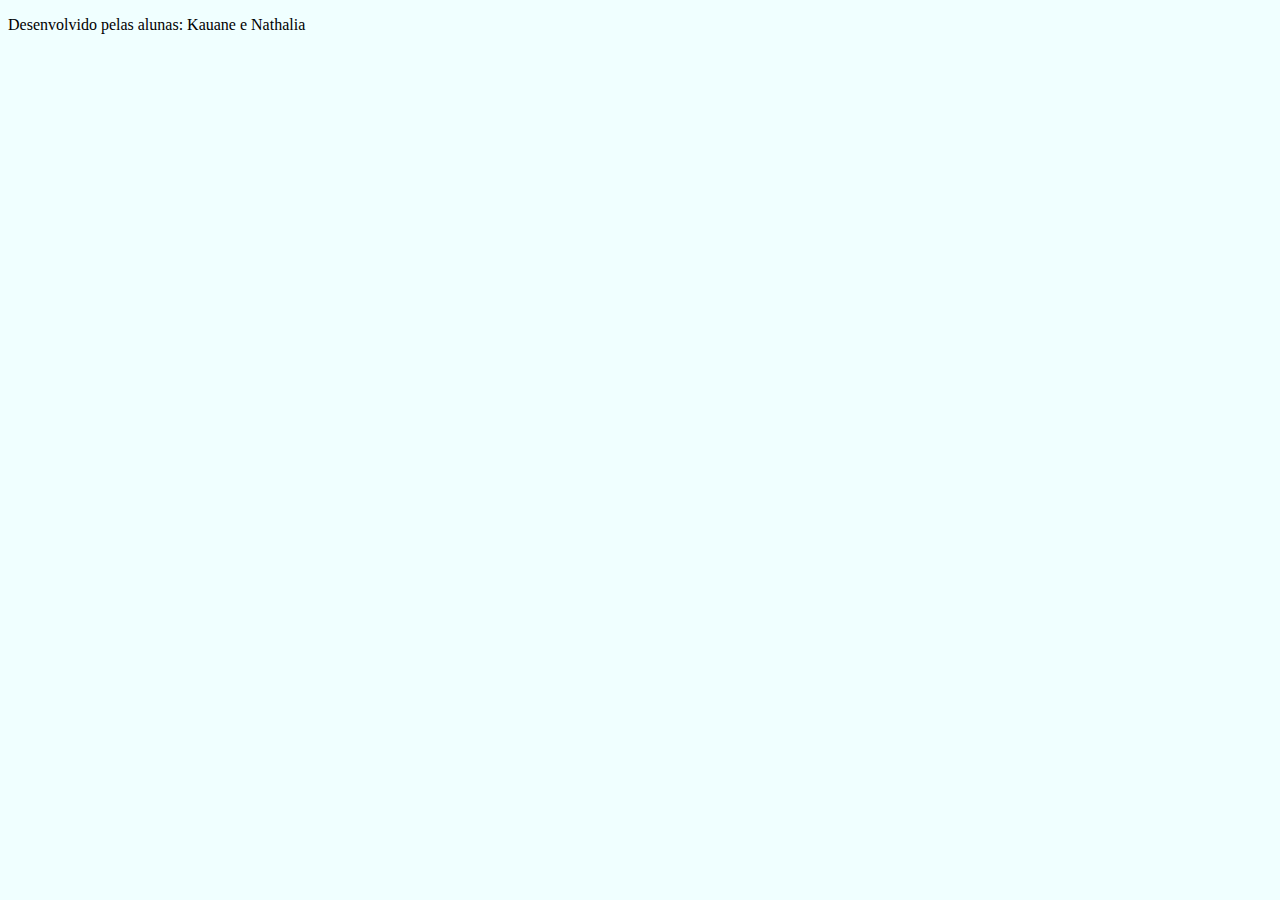
==== index.html @ cc178c22 "bggnhfg" ====
<!DOCTYPE html>
<html lang="pt-br">
<head>
    <meta charset="UTF-8">
    <meta name="viewport" content="width=device-width, initial-scale=1.0">
    <title>Document</title>
    <link rel="stylesheet" href="style.css">
</head>
<body>
    <section id="container">
        
    </section>
    <footer>
        <p>Desenvolvido pelas alunas: Kauane e Nathalia</p>
    </footer>
</body>
</html>
---- style.css ----
:root{
    --fundo: #F0FFFF;
    --frente-cartao: #FA8072;
    --verso-cartao: #B0E0E6;
    --destaque: #A52A2A;
    --preto: #000000;
    --branco: #ffffff;
}

body{
    background-color: var(--fundo);
}
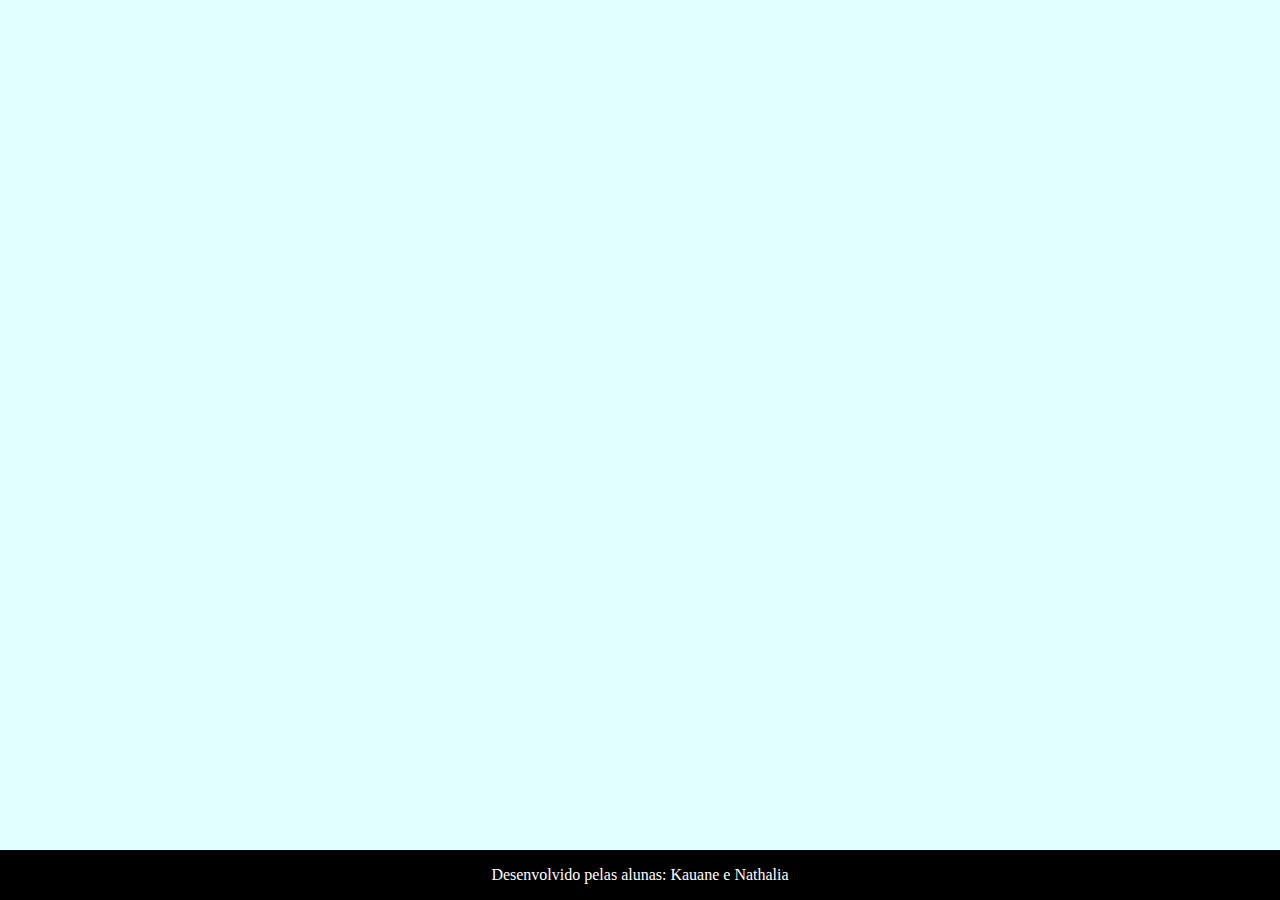
==== commit b31357eb: "cds" ====
--- a/index.html
+++ b/index.html
@@ -8,10 +8,11 @@
 </head>
 <body>
     <section id="container">
-        
+
     </section>
     <footer>
         <p>Desenvolvido pelas alunas: Kauane e Nathalia</p>
     </footer>
+    <script src="perguntas.js"></script>
 </body>
 </html>--- a/style.css
+++ b/style.css
@@ -1,5 +1,5 @@
 :root{
-    --fundo: #F0FFFF;
+    --fundo: #E0FFFF;
     --frente-cartao: #FA8072;
     --verso-cartao: #B0E0E6;
     --destaque: #A52A2A;
@@ -9,4 +9,15 @@
 
 body{
     background-color: var(--fundo);
-}+    margin: 0;
+}
+
+footer{
+    background-color: var(--preto);
+    position: fixed;
+    bottom: 0;
+    color: var(--branco);
+    width: 100%;
+    text-align: center;
+    
+}
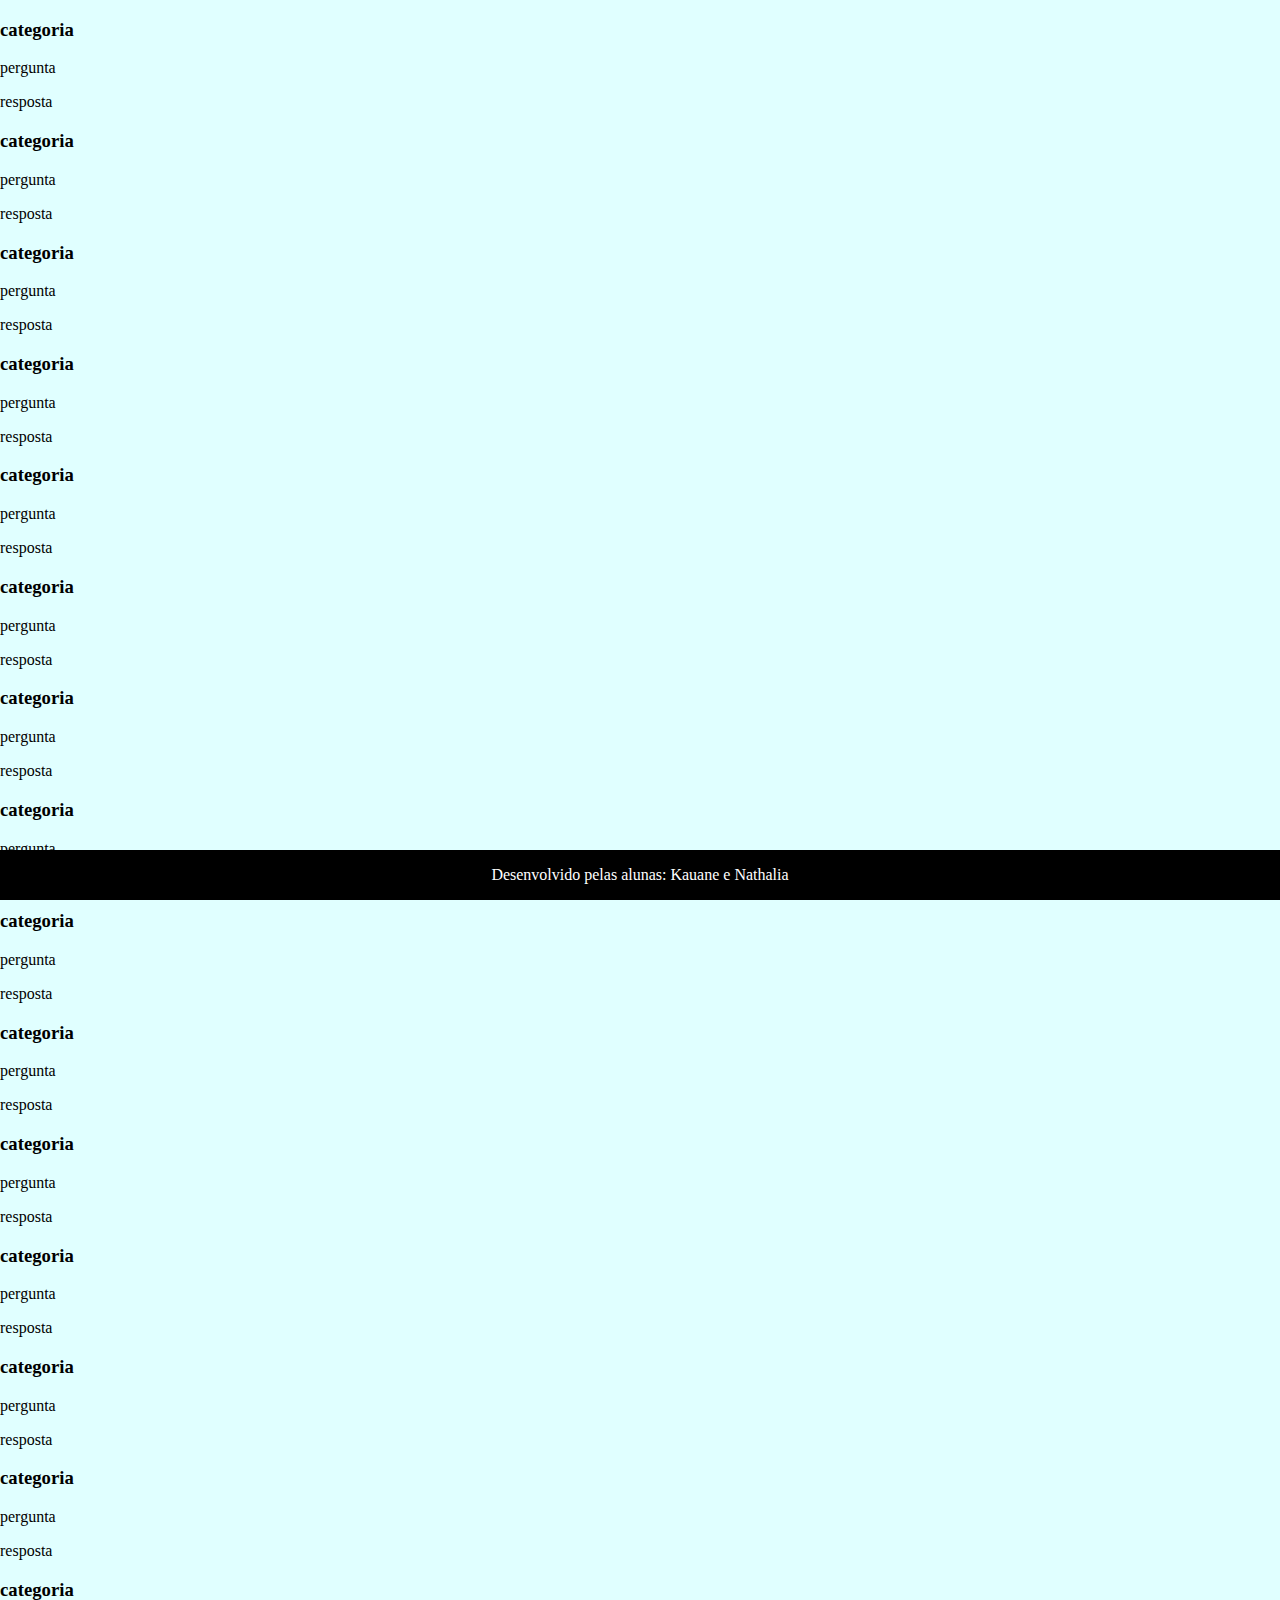
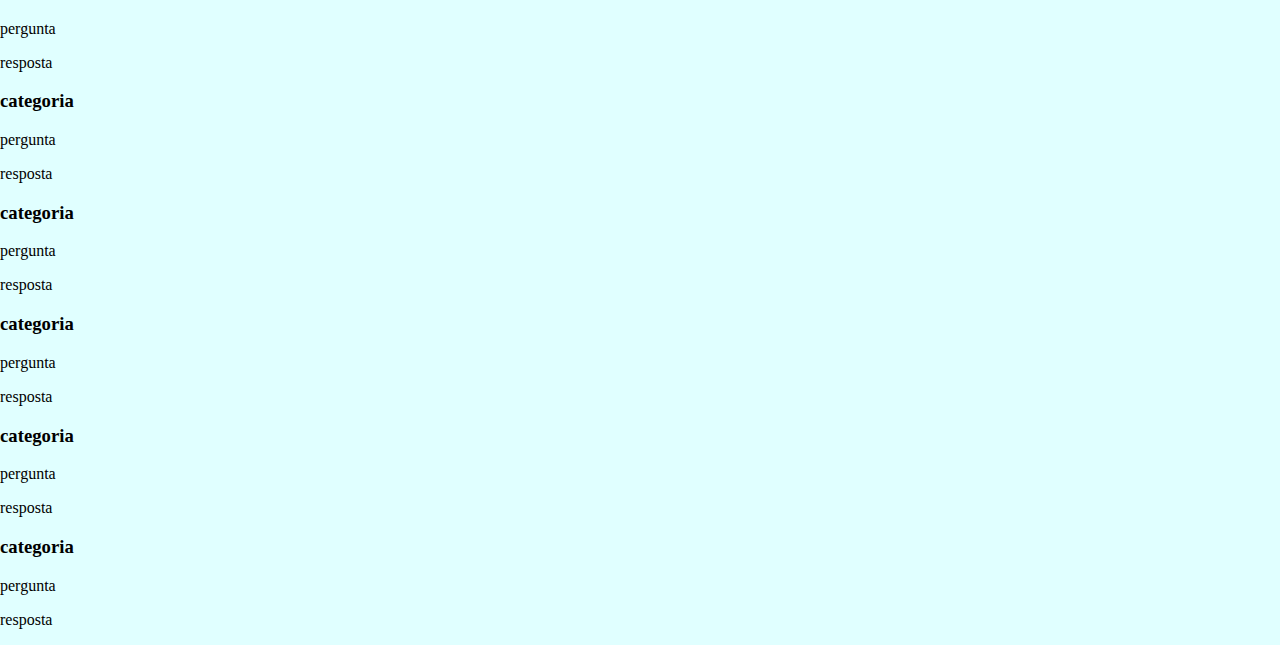
==== commit e8a1cdd5: "gr" ====
--- a/index.html
+++ b/index.html
@@ -13,6 +13,8 @@
     <footer>
         <p>Desenvolvido pelas alunas: Kauane e Nathalia</p>
     </footer>
+    <script src="main.js"></script>
     <script src="perguntas.js"></script>
 </body>
-</html>+</html>
+
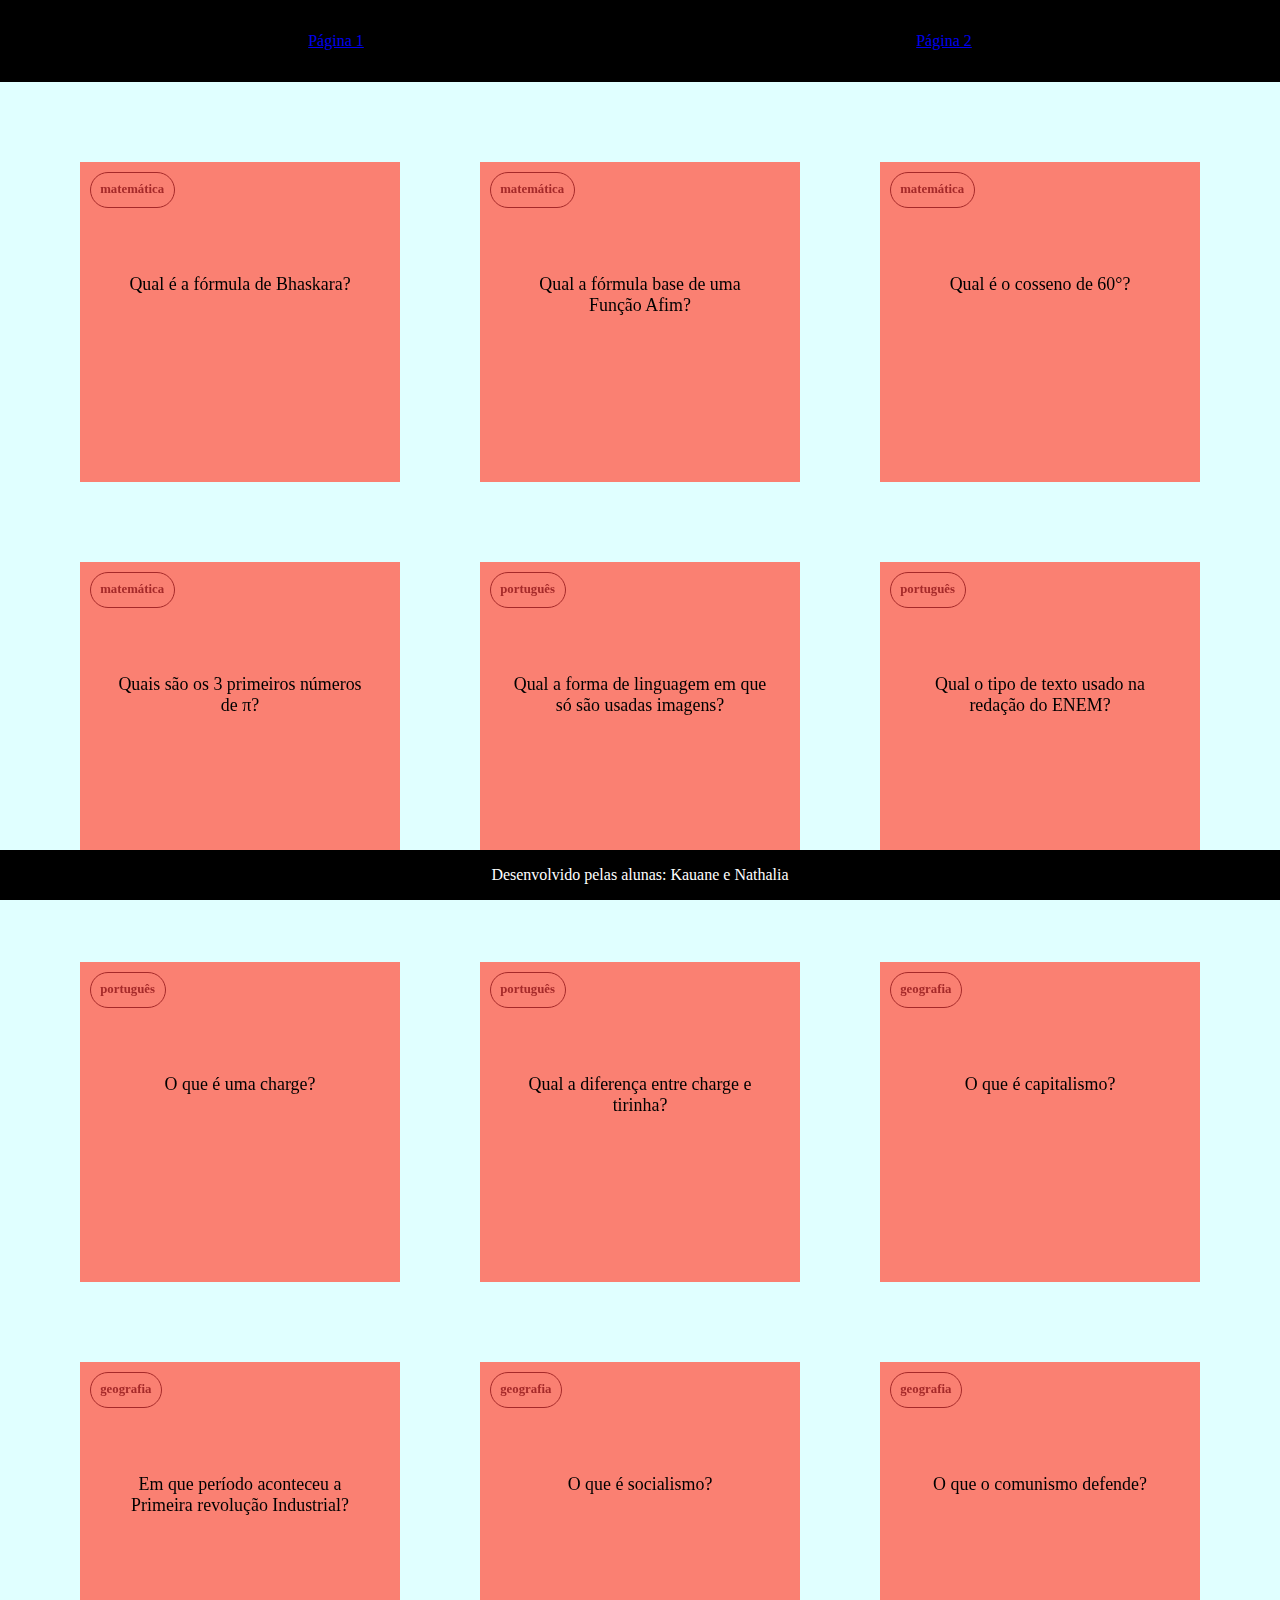
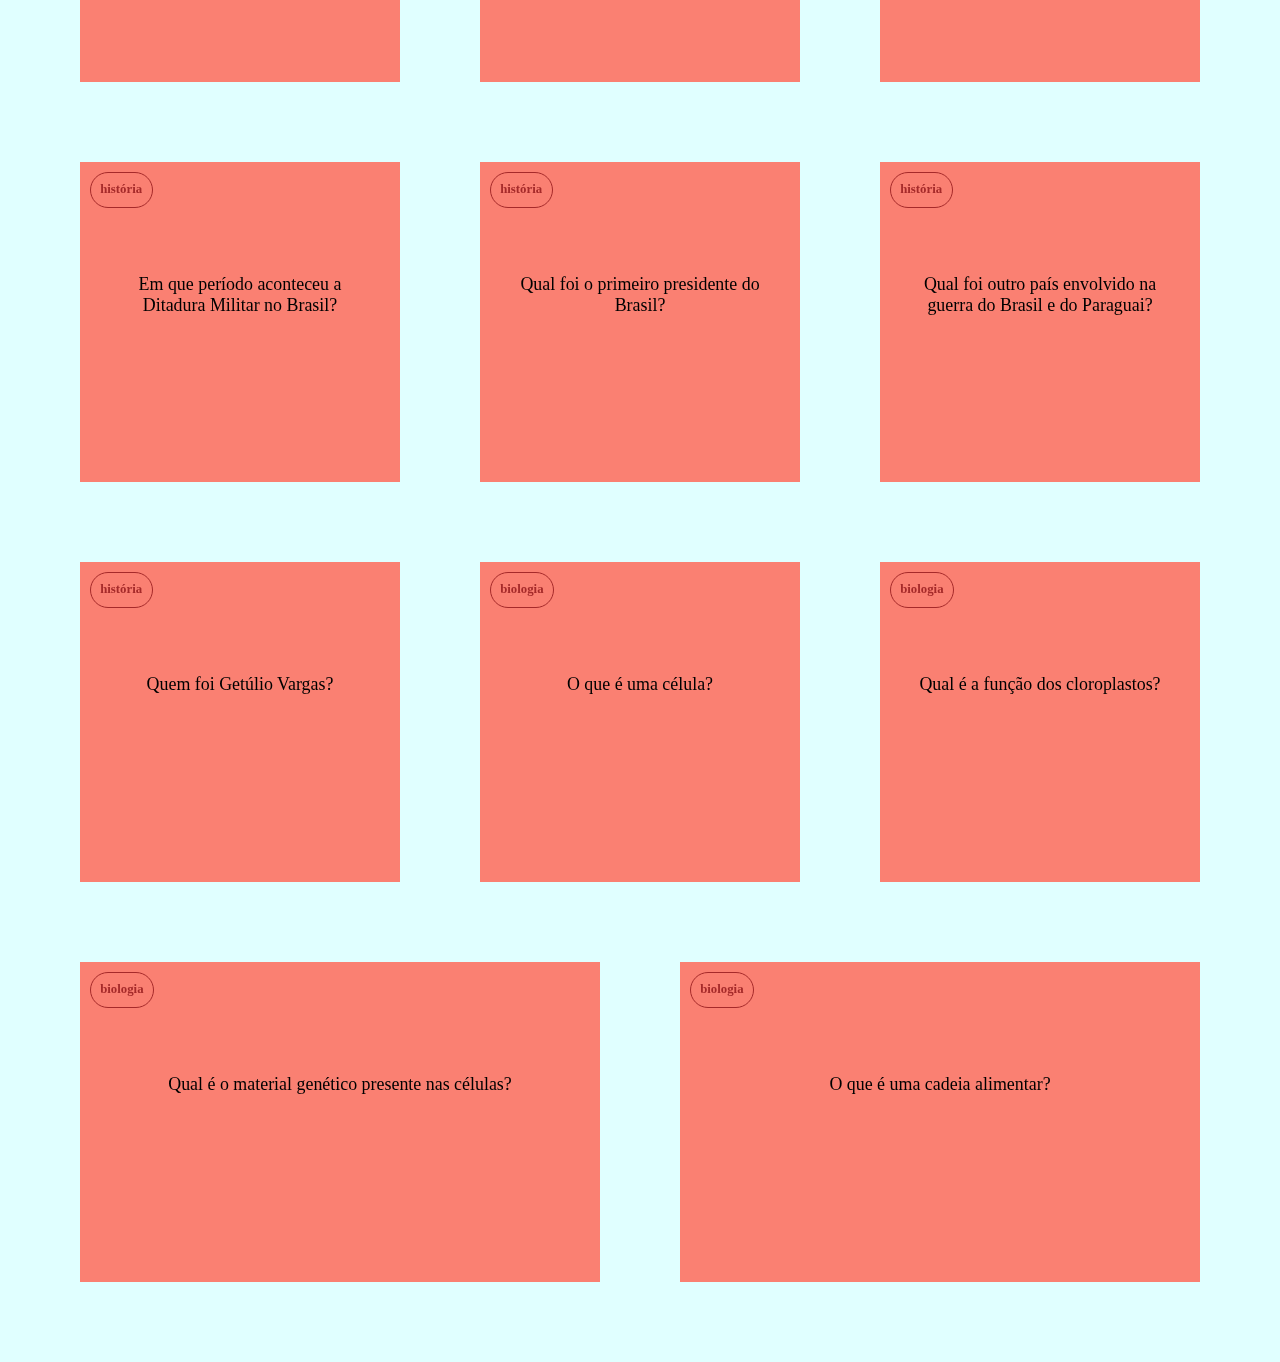
==== commit 8f0b9f11: "fre" ====
--- a/index.html
+++ b/index.html
@@ -7,6 +7,10 @@
     <link rel="stylesheet" href="style.css">
 </head>
 <body>
+    <header>
+        <a href="index.html">Página 1</a>
+        <a href="pagina2.html">Página 2</a>
+    </header>
     <section id="container">
 
     </section>
--- a/style.css
+++ b/style.css
@@ -12,6 +12,13 @@
     margin: 0;
 }
 
+header{
+    background-color: var(--preto);
+    display: flex;
+    justify-content: space-around;
+    padding: 2rem;
+}
+
 footer{
     background-color: var(--preto);
     position: fixed;
@@ -21,3 +28,61 @@
     text-align: center;
     
 }
+
+#container{
+    padding: 4rem;
+    display: flex;
+    gap: 3rem;
+    flex-wrap: wrap;
+}
+
+.cartao{
+    flex-grow: 1;
+    flex-basis: calc(33% - 6rem);
+    height: 20rem;
+    margin: 1rem;
+}
+
+.conteudo-cartao{
+    background-color: var(--frente-cartao);
+    text-align: center;
+    height: 100%;
+    transform-style: preserve-3d;
+    transition: transform 300ms ease-in-out;
+}
+
+.conteudo-cartao h3{
+    position: absolute;
+    text-align: left;
+    color: var(--destaque);
+    border: 1px solid var(--destaque);
+    border-radius: 6rem;
+    padding: 0.6rem;
+    margin: 0.6rem;
+    font-size: 1vw;
+    backface-visibility: hidden;
+}
+
+.conteudo-cartao p{
+    margin-top: 5rem;
+    padding: 2rem;
+    font-size: 1.4vw;
+}
+
+.cartao.active .conteudo-cartao{
+    transform: rotateY(180deg);
+}
+
+.pergunta-cartao, .resposta-cartao{
+    backface-visibility: hidden;
+    position: absolute;
+    height: 100%;
+    width: 100%;
+}
+
+.resposta-cartao{
+    transform: rotateY(180deg);
+    background-color: var(--verso-cartao);
+    color: var(--destaque);
+    border: 2px solid var(--destaque);
+}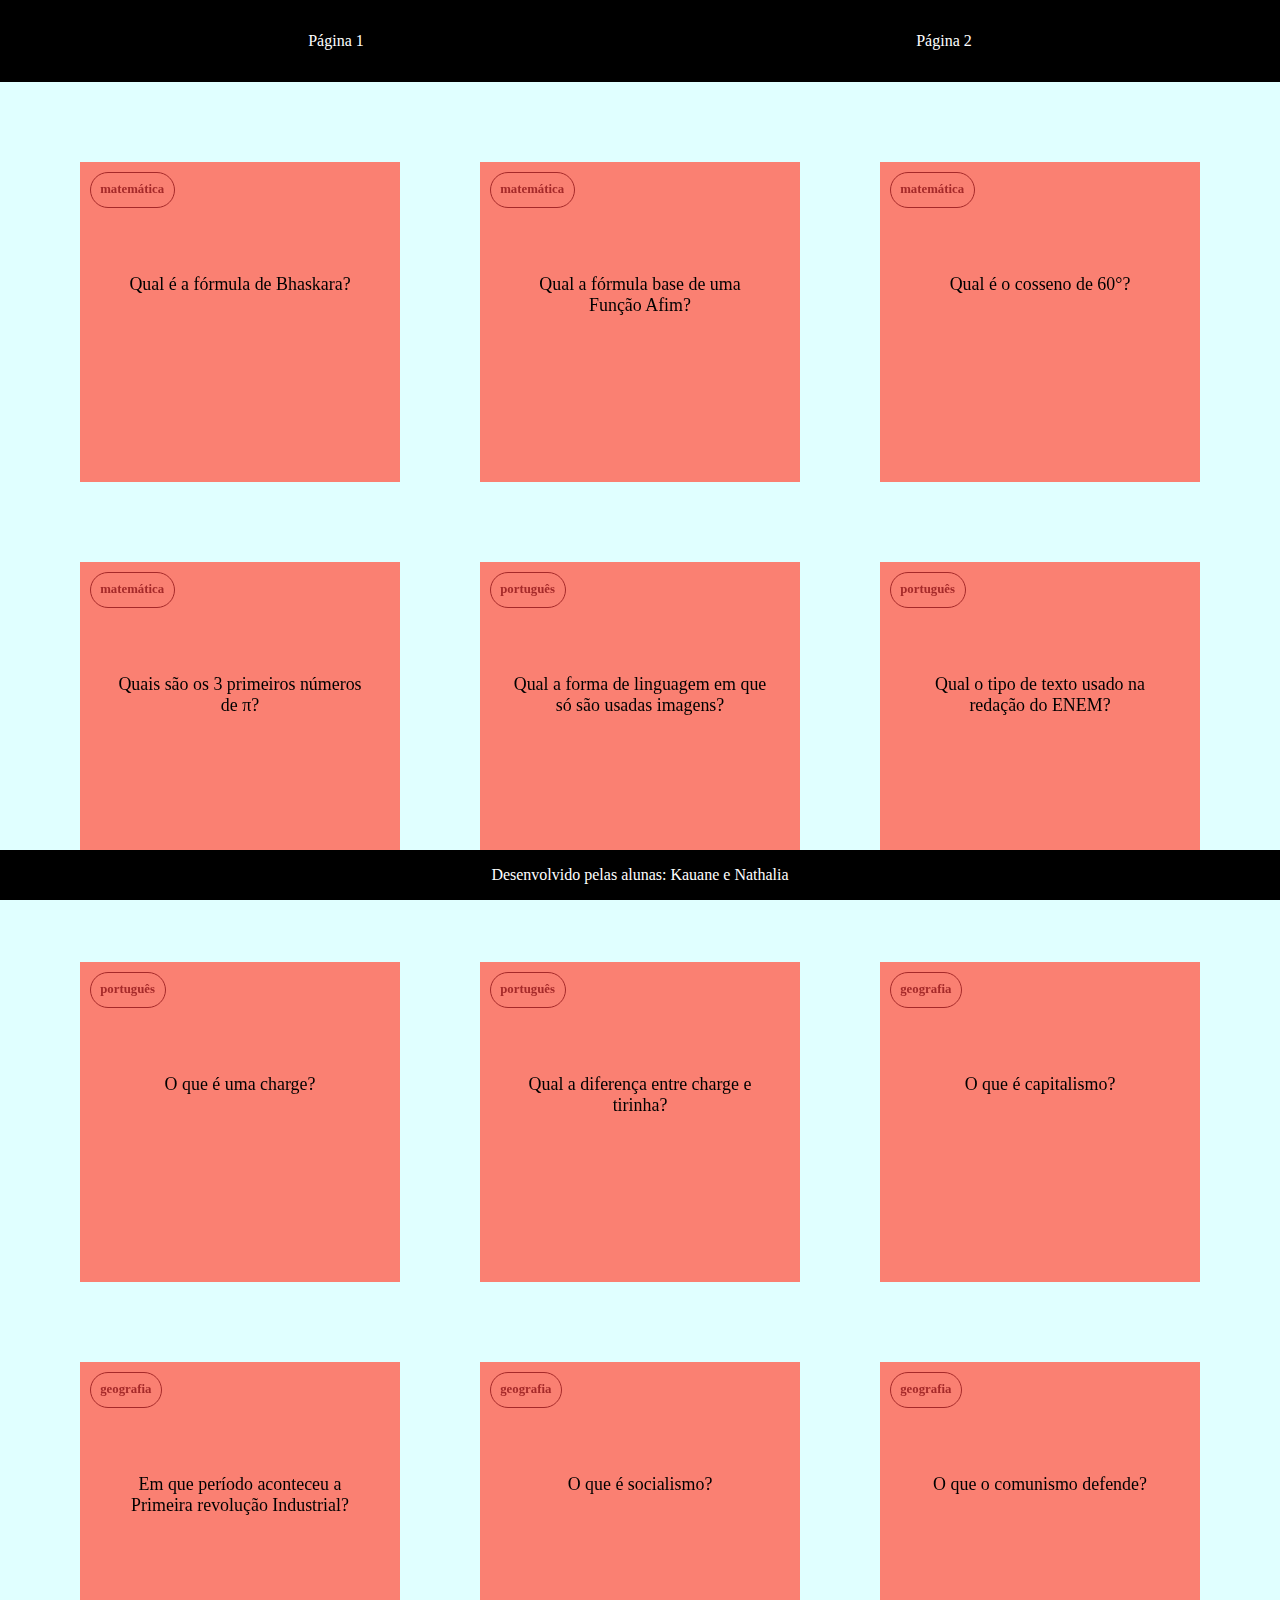
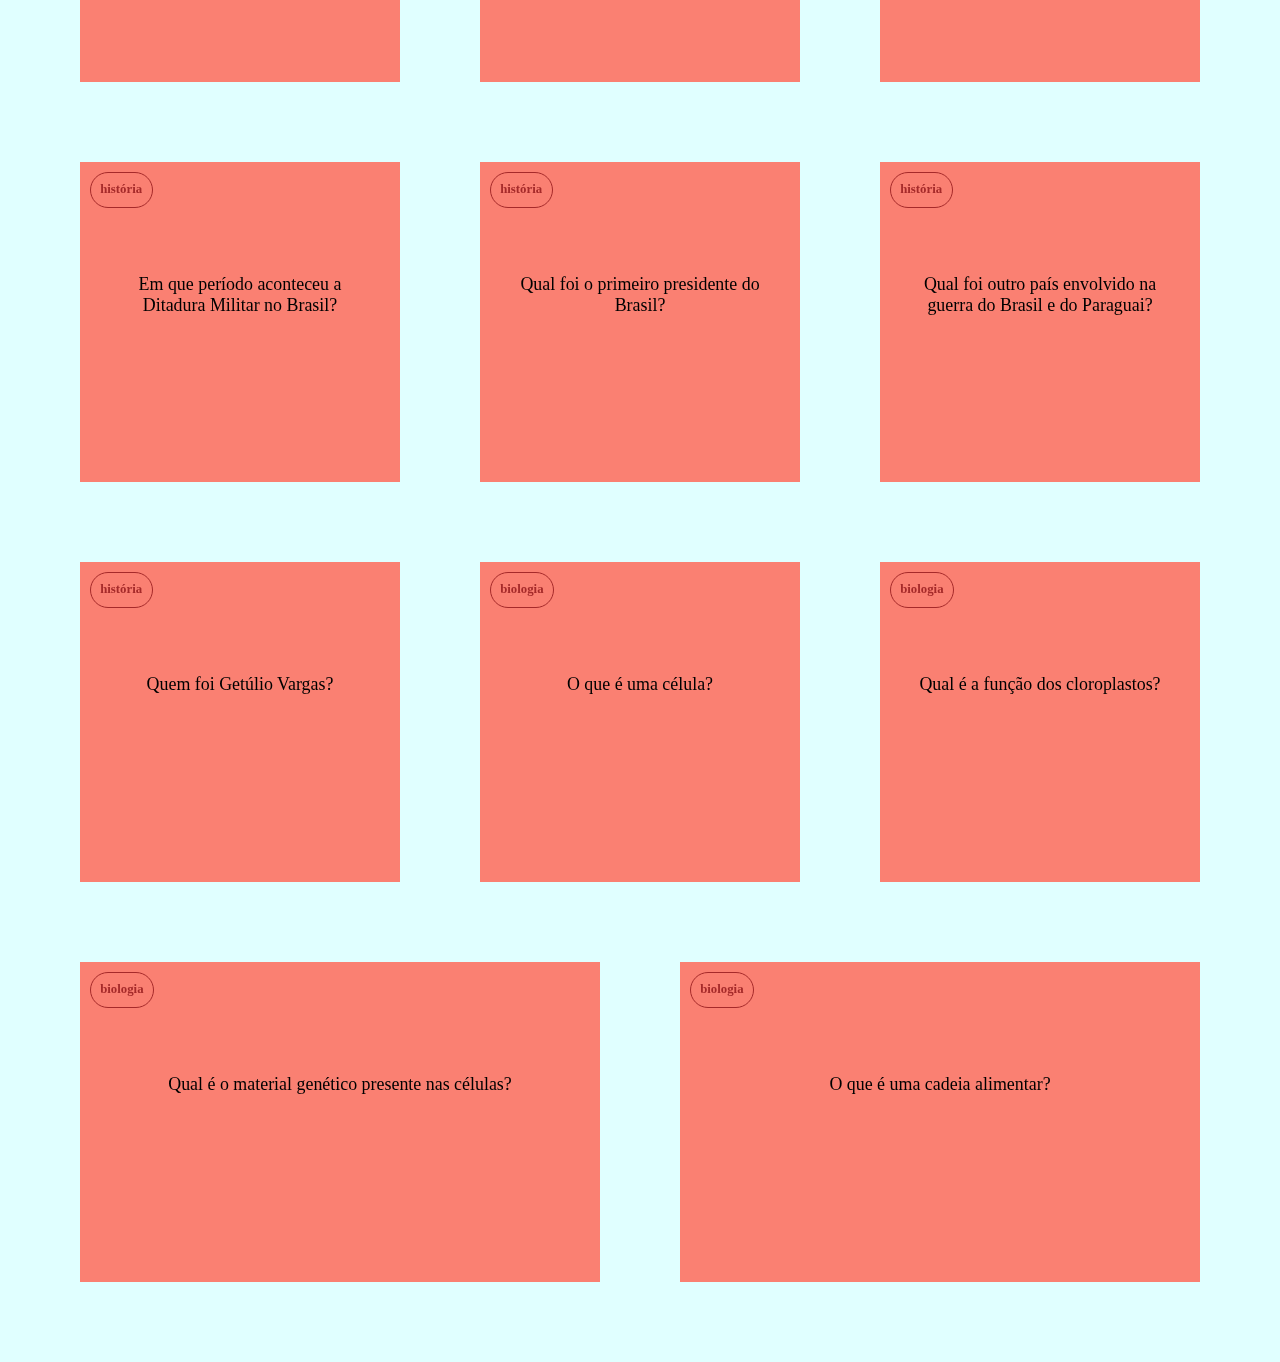
==== commit 36890d97: "djkvj" ====
--- a/index.html
+++ b/index.html
@@ -21,4 +21,3 @@
     <script src="perguntas.js"></script>
 </body>
 </html>
-
--- a/style.css
+++ b/style.css
@@ -19,6 +19,11 @@
     padding: 2rem;
 }
 
+header a{
+    color: var(--branco);
+    text-decoration: none;
+}
+
 footer{
     background-color: var(--preto);
     position: fixed;
@@ -26,7 +31,6 @@
     color: var(--branco);
     width: 100%;
     text-align: center;
-    
 }
 
 #container{
